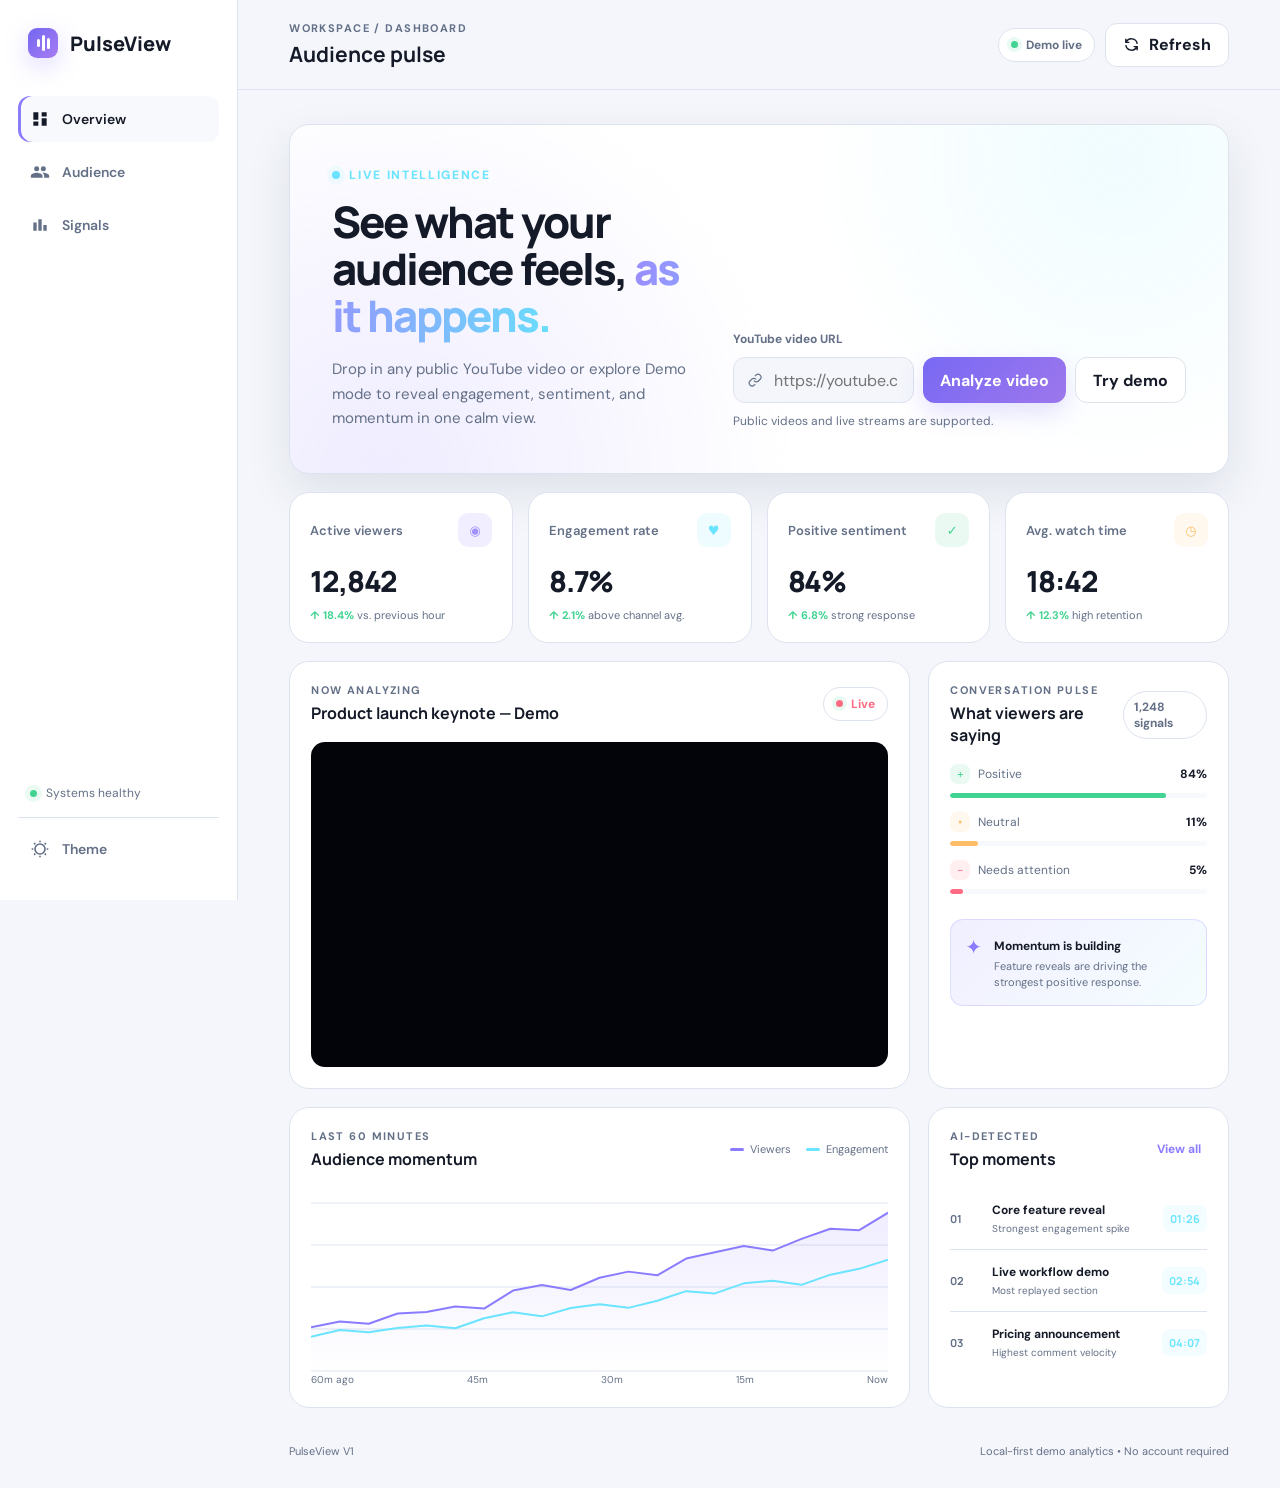
==== index.html @ d9b190af "Build and deploy PulseView V1" ====
<!doctype html>
<html lang="en">
<head>
  <meta charset="utf-8"><meta name="viewport" content="width=device-width,initial-scale=1"><meta name="theme-color" content="#0b1020">
  <meta name="description" content="PulseView turns YouTube content into a clear, real-time audience intelligence dashboard.">
  <meta property="og:title" content="PulseView — Audience intelligence, at a glance"><meta property="og:description" content="Monitor video performance, engagement, and audience signals from one focused dashboard."><meta property="og:type" content="website">
  <title>PulseView — Audience intelligence</title>
  <link rel="manifest" href="manifest.webmanifest"><link rel="icon" href="icons/icon.svg" type="image/svg+xml"><link rel="apple-touch-icon" href="icons/icon-192.png"><link rel="preconnect" href="https://www.youtube-nocookie.com"><link rel="stylesheet" href="styles.css">
</head>
<body>
<div class="app-shell">
  <aside class="sidebar" id="sidebar">
    <a class="brand" href="#overview"><span class="brand-mark"><i></i><i></i><i></i></span><span>PulseView</span></a>
    <nav aria-label="Primary navigation">
      <a class="nav-link active" href="#overview"><svg viewBox="0 0 24 24"><path d="M4 13h6V4H4v9Zm0 7h6v-5H4v5Zm10 0h6v-9h-6v9Zm0-16v5h6V4h-6Z"/></svg>Overview</a>
      <a class="nav-link" href="#audience"><svg viewBox="0 0 24 24"><path d="M16 11a3 3 0 1 0 0-6 3 3 0 0 0 0 6ZM8 11a3 3 0 1 0 0-6 3 3 0 0 0 0 6Zm0 2c-2.33 0-7 1.17-7 3.5V19h14v-2.5C15 14.17 10.33 13 8 13Zm8 0c-.29 0-.62.02-.97.05A4.22 4.22 0 0 1 17 16.5V19h6v-2.5c0-2.33-4.67-3.5-7-3.5Z"/></svg>Audience</a>
      <a class="nav-link" href="#signals"><svg viewBox="0 0 24 24"><path d="M4 19h4V9H4v10Zm6 0h4V5h-4v14Zm6 0h4v-7h-4v7Z"/></svg>Signals</a>
    </nav>
    <div class="sidebar-footer"><div class="mini-status"><span></span>Systems healthy</div><button class="sidebar-action" id="themeToggle"><svg viewBox="0 0 24 24"><path d="M12 18a6 6 0 1 1 0-12 6 6 0 0 1 0 12Zm0-16v2m0 16v2M4.93 4.93l1.42 1.42m11.3 11.3 1.42 1.42M2 12h2m16 0h2M4.93 19.07l1.42-1.42m11.3-11.3 1.42-1.42"/></svg>Theme</button></div>
  </aside>
  <main class="main-content">
    <header class="topbar"><button class="icon-button menu-button" id="menuButton" aria-label="Open navigation"><svg viewBox="0 0 24 24"><path d="M4 6h16M4 12h16M4 18h16"/></svg></button><div><p class="eyebrow">Workspace / Dashboard</p><h1>Audience pulse</h1></div><div class="top-actions"><span class="demo-pill" id="modeBadge"><span></span>Demo live</span><button class="button button-ghost" id="refreshButton"><svg viewBox="0 0 24 24"><path d="M20 11a8.1 8.1 0 0 0-15.5-2M4 4v5h5m-5 4a8.1 8.1 0 0 0 15.5 2M20 20v-5h-5"/></svg>Refresh</button></div></header>
    <div class="dashboard" id="overview">
      <section class="hero-panel"><div class="hero-copy"><div class="label"><span></span>Live intelligence</div><h2>See what your audience feels, <em>as it happens.</em></h2><p>Drop in any public YouTube video or explore Demo mode to reveal engagement, sentiment, and momentum in one calm view.</p></div><form class="source-form" id="videoForm"><label for="videoUrl">YouTube video URL</label><div class="input-row"><div class="url-input"><svg viewBox="0 0 24 24"><path d="M10 13a5 5 0 0 0 7.54.54l3-3a5 5 0 0 0-7.07-7.07l-1.72 1.71M14 11a5 5 0 0 0-7.54-.54l-3 3a5 5 0 0 0 7.07 7.07l1.71-1.71"/></svg><input id="videoUrl" type="url" placeholder="https://youtube.com/watch?v=…"></div><button class="button button-primary">Analyze video</button><button class="button button-secondary" id="demoButton" type="button">Try demo</button></div><p class="form-message" id="formMessage" role="status">Public videos and live streams are supported.</p></form></section>
      <section class="metrics-grid" aria-label="Key metrics">
        <article class="metric-card"><div class="metric-top"><span>Active viewers</span><i class="metric-icon indigo">◉</i></div><strong id="viewerMetric">12,842</strong><p><b>↑ 18.4%</b> vs. previous hour</p></article>
        <article class="metric-card"><div class="metric-top"><span>Engagement rate</span><i class="metric-icon cyan">♥</i></div><strong id="engagementMetric">8.7%</strong><p><b>↑ 2.1%</b> above channel avg.</p></article>
        <article class="metric-card"><div class="metric-top"><span>Positive sentiment</span><i class="metric-icon green">✓</i></div><strong id="sentimentMetric">84%</strong><p><b>↑ 6.8%</b> strong response</p></article>
        <article class="metric-card"><div class="metric-top"><span>Avg. watch time</span><i class="metric-icon amber">◷</i></div><strong id="watchMetric">18:42</strong><p><b>↑ 12.3%</b> high retention</p></article>
      </section>
      <section class="content-grid">
        <article class="panel video-panel"><div class="panel-header"><div><p class="eyebrow">Now analyzing</p><h3 id="videoTitle">Product launch keynote — Demo</h3></div><span class="live-chip"><i></i>Live</span></div><div class="video-frame-wrap"><iframe id="videoFrame" title="YouTube video player" src="https://www.youtube-nocookie.com/embed/M7lc1UVf-VE?rel=0" allow="accelerometer; autoplay; clipboard-write; encrypted-media; gyroscope; picture-in-picture; web-share" referrerpolicy="strict-origin-when-cross-origin" allowfullscreen></iframe></div></article>
        <article class="panel signal-panel" id="signals"><div class="panel-header"><div><p class="eyebrow">Conversation pulse</p><h3>What viewers are saying</h3></div><span class="count-badge">1,248 signals</span></div><div class="sentiment-stack"><div class="sentiment-row"><span><i class="sentiment-icon positive">+</i>Positive</span><b>84%</b></div><div class="progress"><i class="positive-bar" style="width:84%"></i></div><div class="sentiment-row"><span><i class="sentiment-icon neutral">•</i>Neutral</span><b>11%</b></div><div class="progress"><i class="neutral-bar" style="width:11%"></i></div><div class="sentiment-row"><span><i class="sentiment-icon negative">−</i>Needs attention</span><b>5%</b></div><div class="progress"><i class="negative-bar" style="width:5%"></i></div></div><div class="insight-callout"><span>✦</span><div><b>Momentum is building</b><p>Feature reveals are driving the strongest positive response.</p></div></div></article>
        <article class="panel chart-panel" id="audience"><div class="panel-header"><div><p class="eyebrow">Last 60 minutes</p><h3>Audience momentum</h3></div><div class="legend"><span><i></i>Viewers</span><span><i></i>Engagement</span></div></div><div class="chart-wrap"><canvas id="momentumChart" aria-label="Audience momentum chart"></canvas></div><div class="chart-axis"><span>60m ago</span><span>45m</span><span>30m</span><span>15m</span><span>Now</span></div></article>
        <article class="panel moments-panel"><div class="panel-header"><div><p class="eyebrow">AI-detected</p><h3>Top moments</h3></div><button class="text-button">View all</button></div><ol class="moments-list"><li><button data-seconds="86"><span>01</span><span><b>Core feature reveal</b><small>Strongest engagement spike</small></span><time>01:26</time></button></li><li><button data-seconds="174"><span>02</span><span><b>Live workflow demo</b><small>Most replayed section</small></span><time>02:54</time></button></li><li><button data-seconds="247"><span>03</span><span><b>Pricing announcement</b><small>Highest comment velocity</small></span><time>04:07</time></button></li></ol></article>
      </section>
    </div><footer><span>PulseView V1</span><span>Local-first demo analytics • No account required</span></footer>
  </main>
</div><div class="toast" id="toast" role="status"></div><script type="module" src="app.js"></script>
</body></html>
---- styles.css ----
@import url('https://fonts.googleapis.com/css2?family=DM+Sans:wght@400;500;600;700&family=Manrope:wght@500;600;700;800&display=swap');
:root{color-scheme:dark;--bg:#070a12;--sidebar:#090d18;--surface:#0e1423;--surface-2:#111a2c;--border:#202a3d;--text:#f5f7fb;--muted:#8f9bb0;--primary:#8b7cff;--primary-2:#6ae4ff;--green:#42d392;--amber:#ffbd66;--red:#ff6b83;--shadow:0 24px 70px rgba(0,0,0,.32);--radius:20px}html[data-theme=light]{color-scheme:light;--bg:#f4f6fb;--sidebar:#fff;--surface:#fff;--surface-2:#f8f9fd;--border:#dde3ee;--text:#151a28;--muted:#647087;--shadow:0 18px 45px rgba(34,45,72,.1)}*{box-sizing:border-box}html{scroll-behavior:smooth}body{margin:0;background:var(--bg);color:var(--text);font-family:"DM Sans",system-ui,sans-serif;min-width:320px}button,input{font:inherit}button,a{-webkit-tap-highlight-color:transparent}button{color:inherit}svg{display:block}.app-shell{min-height:100vh}.sidebar{position:fixed;inset:0 auto 0 0;width:238px;background:var(--sidebar);border-right:1px solid var(--border);padding:28px 18px;display:flex;flex-direction:column;z-index:20;transition:transform .25s}.brand{display:flex;align-items:center;gap:12px;color:var(--text);text-decoration:none;font:800 20px Manrope;padding:0 10px 38px}.brand-mark{width:30px;height:30px;border-radius:9px;background:linear-gradient(135deg,#7367f0,#a77bf3);display:flex;align-items:center;justify-content:center;gap:2px;box-shadow:0 8px 24px #8b7cff47}.brand-mark i{width:3px;border-radius:5px;background:white}.brand-mark i:nth-child(1){height:8px}.brand-mark i:nth-child(2){height:16px}.brand-mark i:nth-child(3){height:11px}nav{display:grid;gap:7px}.nav-link,.sidebar-action{height:46px;padding:0 12px;border-radius:12px;display:flex;align-items:center;gap:12px;color:var(--muted);text-decoration:none;font-weight:600;font-size:14px;border:0;background:transparent;cursor:pointer}.nav-link svg,.sidebar-action svg{width:20px;fill:currentColor}.sidebar-action svg{fill:none;stroke:currentColor;stroke-width:2}.nav-link.active,.nav-link:hover,.sidebar-action:hover{background:var(--surface-2);color:var(--text)}.nav-link.active{box-shadow:inset 3px 0 var(--primary)}.sidebar-footer{margin-top:auto}.mini-status{display:flex;align-items:center;gap:9px;color:var(--muted);font-size:12px;padding:16px 12px;border-bottom:1px solid var(--border);margin-bottom:8px}.mini-status span{width:7px;height:7px;background:var(--green);border-radius:50%;box-shadow:0 0 0 5px #42d3921a}.main-content{margin-left:238px;min-height:100vh}.topbar{height:90px;padding:0 clamp(22px,4vw,56px);border-bottom:1px solid var(--border);display:flex;align-items:center;gap:16px;position:sticky;top:0;background:color-mix(in srgb,var(--bg) 86%,transparent);backdrop-filter:blur(16px);z-index:10}.eyebrow{font-size:11px;text-transform:uppercase;letter-spacing:.13em;color:var(--muted);margin:0 0 5px;font-weight:700}.topbar h1{font:700 21px Manrope;margin:0}.top-actions{margin-left:auto;display:flex;align-items:center;gap:10px}.demo-pill,.live-chip,.count-badge{display:inline-flex;align-items:center;gap:8px;border:1px solid var(--border);background:var(--surface);border-radius:999px;padding:8px 12px;color:var(--muted);font-size:12px;font-weight:700}.demo-pill span,.live-chip i{width:7px;height:7px;border-radius:50%;background:var(--green);box-shadow:0 0 0 4px #42d3921f;animation:pulse 2s infinite}.live-chip{color:var(--red)}.live-chip i{background:var(--red)}.button,.icon-button{border:0;border-radius:12px;cursor:pointer;font-weight:700;transition:transform .18s}.button:hover,.icon-button:hover{transform:translateY(-1px)}.button{min-height:44px;padding:0 17px;display:inline-flex;align-items:center;justify-content:center;gap:9px}.button svg{width:17px;fill:none;stroke:currentColor;stroke-width:2}.button-ghost,.button-secondary{background:var(--surface);border:1px solid var(--border)}.button-primary{background:linear-gradient(135deg,#7869f4,#9d77ec);color:white;box-shadow:0 10px 24px #7e69f433}.menu-button{display:none;width:42px;height:42px;background:var(--surface);border:1px solid var(--border);place-items:center}.menu-button svg{width:20px;fill:none;stroke:currentColor;stroke-width:2}.dashboard{padding:34px clamp(22px,4vw,56px) 26px;max-width:1600px;margin:auto}.hero-panel{overflow:hidden;border:1px solid var(--border);border-radius:var(--radius);background:radial-gradient(circle at 88% 10%,#6ae4ff1a,transparent 35%),radial-gradient(circle at 10% 100%,#8b7cff24,transparent 45%),var(--surface);padding:clamp(25px,4vw,42px);display:grid;grid-template-columns:minmax(250px,.9fr) minmax(380px,1.15fr);gap:46px;align-items:end;box-shadow:var(--shadow)}.label{display:flex;align-items:center;gap:9px;color:var(--primary-2);font-size:12px;text-transform:uppercase;letter-spacing:.14em;font-weight:800;margin-bottom:15px}.label span{width:8px;height:8px;border-radius:50%;background:var(--primary-2);box-shadow:0 0 0 5px #6ae4ff1a}.hero-copy h2{font:800 clamp(30px,3.4vw,49px)/1.08 Manrope;margin:0;letter-spacing:-.045em}.hero-copy h2 em{font-style:normal;background:linear-gradient(90deg,#9a8dff,#69ddfb);background-clip:text;color:transparent}.hero-copy p{color:var(--muted);font-size:15px;line-height:1.65;margin:18px 0 0}.source-form{display:grid;gap:10px}.source-form>label{font-size:12px;color:var(--muted);font-weight:700}.input-row{display:grid;grid-template-columns:minmax(180px,1fr) auto auto;gap:9px}.url-input{display:flex;align-items:center;gap:10px;background:var(--bg);border:1px solid var(--border);border-radius:12px;padding:0 14px}.url-input:focus-within{border-color:var(--primary);box-shadow:0 0 0 3px #8b7cff1a}.url-input svg{width:17px;fill:none;stroke:var(--muted);stroke-width:2}.url-input input{width:100%;height:44px;background:transparent;border:0;outline:0;color:var(--text);min-width:0}.form-message{margin:0;color:var(--muted);font-size:12px;min-height:18px}.form-message.error{color:var(--red)}.metrics-grid{display:grid;grid-template-columns:repeat(4,1fr);gap:15px;margin:18px 0}.metric-card,.panel{background:var(--surface);border:1px solid var(--border);border-radius:var(--radius)}.metric-card{padding:20px}.metric-top{display:flex;align-items:center;justify-content:space-between;color:var(--muted);font-size:13px;font-weight:600}.metric-icon{width:34px;height:34px;border-radius:10px;display:grid;place-items:center;font-style:normal}.indigo{color:#a294ff;background:#8b7cff1f}.cyan{color:var(--primary-2);background:#6ae4ff1c}.green{color:var(--green);background:#42d3921c}.amber{color:var(--amber);background:#ffbd661c}.metric-card strong{display:block;font:800 29px Manrope;margin:14px 0 7px;letter-spacing:-.04em}.metric-card p{margin:0;color:var(--muted);font-size:11px}.metric-card b{color:var(--green)}.content-grid{display:grid;grid-template-columns:minmax(0,1.55fr) minmax(300px,.75fr);gap:18px}.panel{padding:21px;min-width:0}.panel-header{display:flex;align-items:center;justify-content:space-between;gap:14px;margin-bottom:18px}.panel-header h3{font:700 16px Manrope;margin:0}.count-badge{padding:7px 10px}.video-frame-wrap{aspect-ratio:16/9;border-radius:14px;overflow:hidden;background:#03040a}.video-frame-wrap iframe{width:100%;height:100%;border:0}.sentiment-stack{display:grid;gap:9px}.sentiment-row{display:flex;justify-content:space-between;align-items:center;font-size:12px}.sentiment-row span{display:flex;align-items:center;gap:8px;color:var(--muted)}.sentiment-icon{width:20px;height:20px;border-radius:7px;display:grid;place-items:center;font-style:normal}.sentiment-icon.positive{color:var(--green);background:#42d3921c}.sentiment-icon.neutral{color:var(--amber);background:#ffbd661c}.sentiment-icon.negative{color:var(--red);background:#ff6b831c}.progress{height:5px;background:var(--surface-2);border-radius:99px;overflow:hidden;margin-bottom:5px}.progress i{display:block;height:100%;border-radius:99px}.positive-bar{background:var(--green)}.neutral-bar{background:var(--amber)}.negative-bar{background:var(--red)}.insight-callout{display:flex;gap:12px;background:linear-gradient(135deg,#8b7cff1f,#6ae4ff12);border:1px solid #8b7cff38;padding:14px;border-radius:13px;margin-top:20px}.insight-callout>span{color:var(--primary);font-size:20px}.insight-callout b{font-size:12px}.insight-callout p{font-size:11px;line-height:1.45;color:var(--muted);margin:4px 0 0}.chart-panel{min-height:296px}.legend{display:flex;gap:15px;font-size:11px;color:var(--muted)}.legend span{display:flex;align-items:center;gap:6px}.legend i{width:14px;height:3px;border-radius:4px;background:var(--primary)}.legend span+span i{background:var(--primary-2)}.chart-wrap{height:185px}.chart-wrap canvas{width:100%;height:100%}.chart-axis{display:flex;justify-content:space-between;color:var(--muted);font-size:10px}.text-button{border:0;background:none;color:var(--primary);font-weight:700;font-size:12px}.moments-list{list-style:none;margin:0;padding:0}.moments-list li+li{border-top:1px solid var(--border)}.moments-list button{width:100%;display:grid;grid-template-columns:32px 1fr auto;align-items:center;text-align:left;gap:10px;padding:14px 0;border:0;background:transparent;cursor:pointer}.moments-list button>span:first-child{color:var(--muted);font:700 11px Manrope}.moments-list b,.moments-list small{display:block}.moments-list b{font-size:12px}.moments-list small{color:var(--muted);font-size:10px;margin-top:4px}.moments-list time{color:var(--primary-2);font:700 11px Manrope;background:#6ae4ff14;padding:6px 7px;border-radius:7px}footer{display:flex;justify-content:space-between;color:var(--muted);font-size:11px;padding:10px clamp(22px,4vw,56px) 30px;max-width:1600px;margin:auto}.toast{position:fixed;right:24px;bottom:24px;background:var(--text);color:var(--bg);font-weight:700;font-size:13px;padding:13px 17px;border-radius:11px;box-shadow:var(--shadow);transform:translateY(30px);opacity:0;pointer-events:none;transition:.25s;z-index:50}.toast.show{transform:none;opacity:1}@keyframes pulse{50%{opacity:.45;transform:scale(.8)}}@media(max-width:1100px){.hero-panel{grid-template-columns:1fr;gap:26px}.metrics-grid{grid-template-columns:repeat(2,1fr)}}@media(max-width:820px){.sidebar{transform:translateX(-100%);box-shadow:var(--shadow)}.sidebar.open{transform:none}.main-content{margin-left:0}.menu-button{display:grid}.topbar{height:78px}.dashboard{padding-top:22px}.content-grid{grid-template-columns:1fr}.topbar .eyebrow{display:none}}@media(max-width:620px){.hero-panel{padding:23px}.input-row{grid-template-columns:1fr 1fr}.url-input{grid-column:1/-1}.metrics-grid{grid-template-columns:1fr 1fr}.metric-card{padding:16px}.metric-card strong{font-size:24px}.demo-pill{display:none}.button-ghost{padding:0 12px}.button-ghost svg{display:none}.panel{padding:17px}.legend{display:none}footer{flex-direction:column;gap:6px}.toast{left:18px;right:18px;text-align:center}}@media(max-width:430px){.metrics-grid{grid-template-columns:1fr}.topbar h1{font-size:18px}.hero-copy h2{font-size:31px}.button{padding:0 12px}}@media(prefers-reduced-motion:reduce){*,*:before,*:after{animation-duration:.01ms!important;animation-iteration-count:1!important;scroll-behavior:auto!important;transition-duration:.01ms!important}}
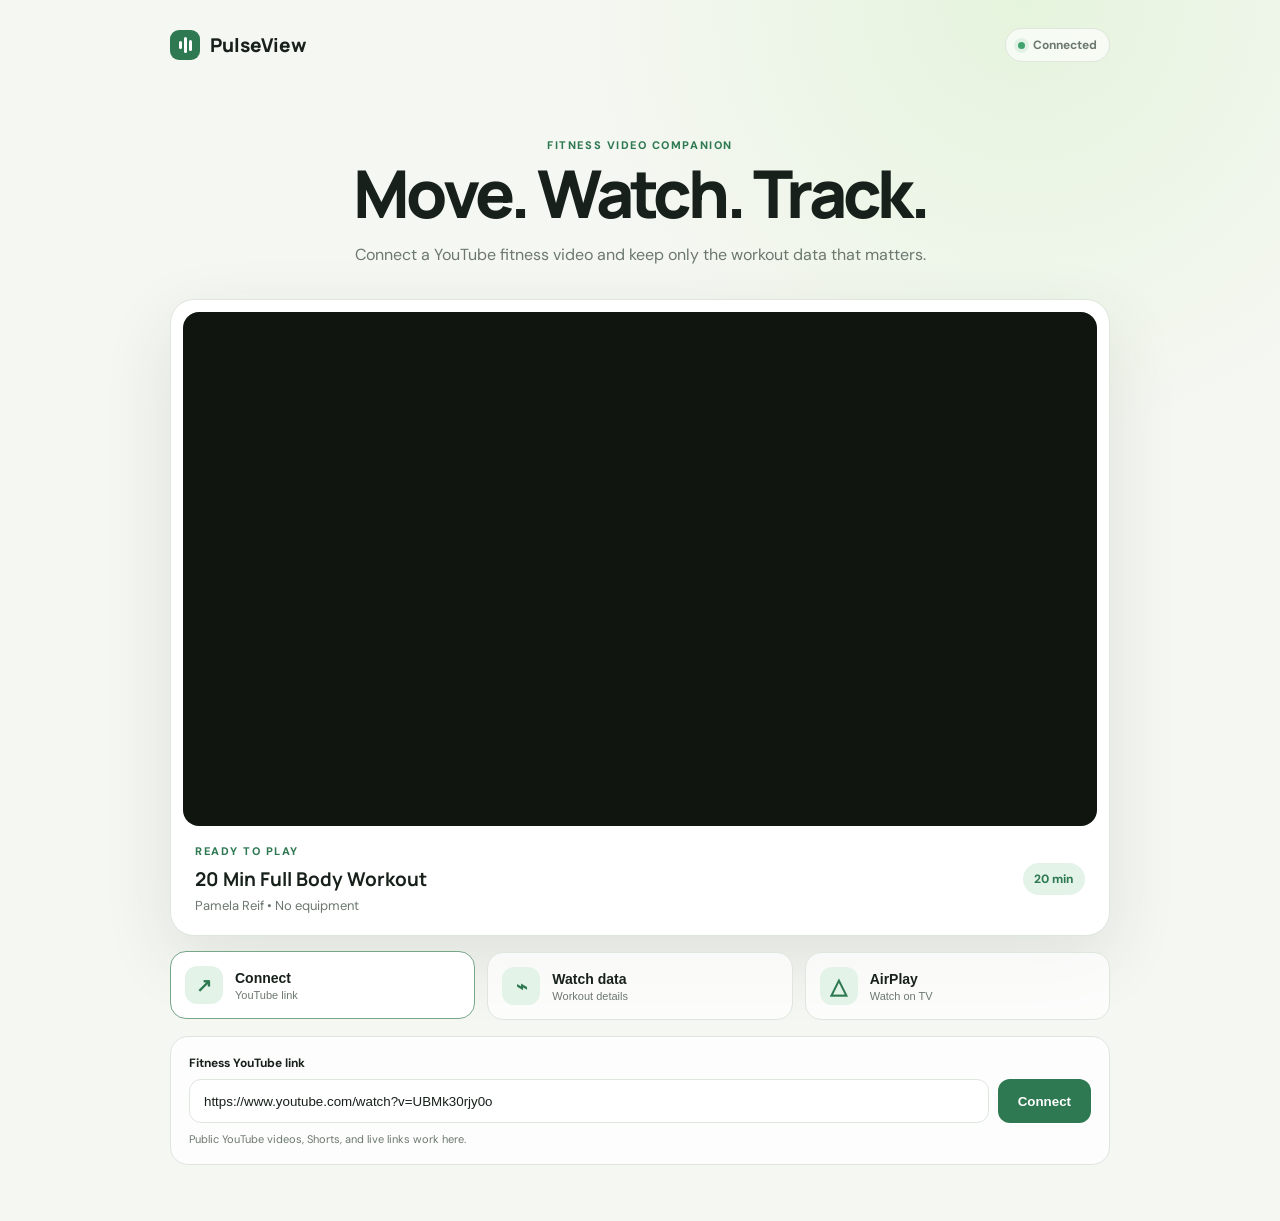
==== commit ac2aa894: "Simplify PulseView fitness experience" ====
--- a/index.html
+++ b/index.html
@@ -1,40 +1,81 @@
 <!doctype html>
 <html lang="en">
 <head>
-  <meta charset="utf-8"><meta name="viewport" content="width=device-width,initial-scale=1"><meta name="theme-color" content="#0b1020">
-  <meta name="description" content="PulseView turns YouTube content into a clear, real-time audience intelligence dashboard.">
-  <meta property="og:title" content="PulseView — Audience intelligence, at a glance"><meta property="og:description" content="Monitor video performance, engagement, and audience signals from one focused dashboard."><meta property="og:type" content="website">
-  <title>PulseView — Audience intelligence</title>
-  <link rel="manifest" href="manifest.webmanifest"><link rel="icon" href="icons/icon.svg" type="image/svg+xml"><link rel="apple-touch-icon" href="icons/icon-192.png"><link rel="preconnect" href="https://www.youtube-nocookie.com"><link rel="stylesheet" href="styles.css">
+  <meta charset="utf-8">
+  <meta name="viewport" content="width=device-width,initial-scale=1">
+  <meta name="theme-color" content="#f5f7f2">
+  <meta name="description" content="Connect a fitness video, watch it, and see the essential workout data.">
+  <title>PulseView Fitness</title>
+  <link rel="manifest" href="manifest.webmanifest">
+  <link rel="icon" href="icons/icon.svg" type="image/svg+xml">
+  <link rel="apple-touch-icon" href="icons/icon-192.png">
+  <link rel="preconnect" href="https://www.youtube-nocookie.com">
+  <link rel="stylesheet" href="styles.css">
 </head>
 <body>
-<div class="app-shell">
-  <aside class="sidebar" id="sidebar">
-    <a class="brand" href="#overview"><span class="brand-mark"><i></i><i></i><i></i></span><span>PulseView</span></a>
-    <nav aria-label="Primary navigation">
-      <a class="nav-link active" href="#overview"><svg viewBox="0 0 24 24"><path d="M4 13h6V4H4v9Zm0 7h6v-5H4v5Zm10 0h6v-9h-6v9Zm0-16v5h6V4h-6Z"/></svg>Overview</a>
-      <a class="nav-link" href="#audience"><svg viewBox="0 0 24 24"><path d="M16 11a3 3 0 1 0 0-6 3 3 0 0 0 0 6ZM8 11a3 3 0 1 0 0-6 3 3 0 0 0 0 6Zm0 2c-2.33 0-7 1.17-7 3.5V19h14v-2.5C15 14.17 10.33 13 8 13Zm8 0c-.29 0-.62.02-.97.05A4.22 4.22 0 0 1 17 16.5V19h6v-2.5c0-2.33-4.67-3.5-7-3.5Z"/></svg>Audience</a>
-      <a class="nav-link" href="#signals"><svg viewBox="0 0 24 24"><path d="M4 19h4V9H4v10Zm6 0h4V5h-4v14Zm6 0h4v-7h-4v7Z"/></svg>Signals</a>
-    </nav>
-    <div class="sidebar-footer"><div class="mini-status"><span></span>Systems healthy</div><button class="sidebar-action" id="themeToggle"><svg viewBox="0 0 24 24"><path d="M12 18a6 6 0 1 1 0-12 6 6 0 0 1 0 12Zm0-16v2m0 16v2M4.93 4.93l1.42 1.42m11.3 11.3 1.42 1.42M2 12h2m16 0h2M4.93 19.07l1.42-1.42m11.3-11.3 1.42-1.42"/></svg>Theme</button></div>
-  </aside>
-  <main class="main-content">
-    <header class="topbar"><button class="icon-button menu-button" id="menuButton" aria-label="Open navigation"><svg viewBox="0 0 24 24"><path d="M4 6h16M4 12h16M4 18h16"/></svg></button><div><p class="eyebrow">Workspace / Dashboard</p><h1>Audience pulse</h1></div><div class="top-actions"><span class="demo-pill" id="modeBadge"><span></span>Demo live</span><button class="button button-ghost" id="refreshButton"><svg viewBox="0 0 24 24"><path d="M20 11a8.1 8.1 0 0 0-15.5-2M4 4v5h5m-5 4a8.1 8.1 0 0 0 15.5 2M20 20v-5h-5"/></svg>Refresh</button></div></header>
-    <div class="dashboard" id="overview">
-      <section class="hero-panel"><div class="hero-copy"><div class="label"><span></span>Live intelligence</div><h2>See what your audience feels, <em>as it happens.</em></h2><p>Drop in any public YouTube video or explore Demo mode to reveal engagement, sentiment, and momentum in one calm view.</p></div><form class="source-form" id="videoForm"><label for="videoUrl">YouTube video URL</label><div class="input-row"><div class="url-input"><svg viewBox="0 0 24 24"><path d="M10 13a5 5 0 0 0 7.54.54l3-3a5 5 0 0 0-7.07-7.07l-1.72 1.71M14 11a5 5 0 0 0-7.54-.54l-3 3a5 5 0 0 0 7.07 7.07l1.71-1.71"/></svg><input id="videoUrl" type="url" placeholder="https://youtube.com/watch?v=…"></div><button class="button button-primary">Analyze video</button><button class="button button-secondary" id="demoButton" type="button">Try demo</button></div><p class="form-message" id="formMessage" role="status">Public videos and live streams are supported.</p></form></section>
-      <section class="metrics-grid" aria-label="Key metrics">
-        <article class="metric-card"><div class="metric-top"><span>Active viewers</span><i class="metric-icon indigo">◉</i></div><strong id="viewerMetric">12,842</strong><p><b>↑ 18.4%</b> vs. previous hour</p></article>
-        <article class="metric-card"><div class="metric-top"><span>Engagement rate</span><i class="metric-icon cyan">♥</i></div><strong id="engagementMetric">8.7%</strong><p><b>↑ 2.1%</b> above channel avg.</p></article>
-        <article class="metric-card"><div class="metric-top"><span>Positive sentiment</span><i class="metric-icon green">✓</i></div><strong id="sentimentMetric">84%</strong><p><b>↑ 6.8%</b> strong response</p></article>
-        <article class="metric-card"><div class="metric-top"><span>Avg. watch time</span><i class="metric-icon amber">◷</i></div><strong id="watchMetric">18:42</strong><p><b>↑ 12.3%</b> high retention</p></article>
-      </section>
-      <section class="content-grid">
-        <article class="panel video-panel"><div class="panel-header"><div><p class="eyebrow">Now analyzing</p><h3 id="videoTitle">Product launch keynote — Demo</h3></div><span class="live-chip"><i></i>Live</span></div><div class="video-frame-wrap"><iframe id="videoFrame" title="YouTube video player" src="https://www.youtube-nocookie.com/embed/M7lc1UVf-VE?rel=0" allow="accelerometer; autoplay; clipboard-write; encrypted-media; gyroscope; picture-in-picture; web-share" referrerpolicy="strict-origin-when-cross-origin" allowfullscreen></iframe></div></article>
-        <article class="panel signal-panel" id="signals"><div class="panel-header"><div><p class="eyebrow">Conversation pulse</p><h3>What viewers are saying</h3></div><span class="count-badge">1,248 signals</span></div><div class="sentiment-stack"><div class="sentiment-row"><span><i class="sentiment-icon positive">+</i>Positive</span><b>84%</b></div><div class="progress"><i class="positive-bar" style="width:84%"></i></div><div class="sentiment-row"><span><i class="sentiment-icon neutral">•</i>Neutral</span><b>11%</b></div><div class="progress"><i class="neutral-bar" style="width:11%"></i></div><div class="sentiment-row"><span><i class="sentiment-icon negative">−</i>Needs attention</span><b>5%</b></div><div class="progress"><i class="negative-bar" style="width:5%"></i></div></div><div class="insight-callout"><span>✦</span><div><b>Momentum is building</b><p>Feature reveals are driving the strongest positive response.</p></div></div></article>
-        <article class="panel chart-panel" id="audience"><div class="panel-header"><div><p class="eyebrow">Last 60 minutes</p><h3>Audience momentum</h3></div><div class="legend"><span><i></i>Viewers</span><span><i></i>Engagement</span></div></div><div class="chart-wrap"><canvas id="momentumChart" aria-label="Audience momentum chart"></canvas></div><div class="chart-axis"><span>60m ago</span><span>45m</span><span>30m</span><span>15m</span><span>Now</span></div></article>
-        <article class="panel moments-panel"><div class="panel-header"><div><p class="eyebrow">AI-detected</p><h3>Top moments</h3></div><button class="text-button">View all</button></div><ol class="moments-list"><li><button data-seconds="86"><span>01</span><span><b>Core feature reveal</b><small>Strongest engagement spike</small></span><time>01:26</time></button></li><li><button data-seconds="174"><span>02</span><span><b>Live workflow demo</b><small>Most replayed section</small></span><time>02:54</time></button></li><li><button data-seconds="247"><span>03</span><span><b>Pricing announcement</b><small>Highest comment velocity</small></span><time>04:07</time></button></li></ol></article>
-      </section>
-    </div><footer><span>PulseView V1</span><span>Local-first demo analytics • No account required</span></footer>
+  <main class="app">
+    <header>
+      <a class="brand" href="./" aria-label="PulseView Fitness home">
+        <span class="brand-mark" aria-hidden="true"><i></i><i></i><i></i></span>
+        <span>PulseView</span>
+      </a>
+      <span class="connected"><i></i>Connected</span>
+    </header>
+
+    <section class="intro">
+      <p class="eyebrow">Fitness video companion</p>
+      <h1>Move. Watch. Track.</h1>
+      <p>Connect a YouTube fitness video and keep only the workout data that matters.</p>
+    </section>
+
+    <section class="player-card" aria-labelledby="videoTitle">
+      <div class="video-wrap">
+        <iframe id="videoFrame" title="Fitness video player" src="https://www.youtube-nocookie.com/embed/UBMk30rjy0o?rel=0&modestbranding=1" allow="accelerometer; autoplay; clipboard-write; encrypted-media; gyroscope; picture-in-picture; web-share" referrerpolicy="strict-origin-when-cross-origin" allowfullscreen></iframe>
+      </div>
+      <div class="video-info">
+        <div>
+          <p class="eyebrow">Ready to play</p>
+          <h2 id="videoTitle">20 min full body workout</h2>
+          <p id="videoSource">Pamela Reif • No equipment</p>
+        </div>
+        <span class="duration">20 min</span>
+      </div>
+    </section>
+
+    <section class="actions" aria-label="Video actions">
+      <button class="action active" id="connectButton" type="button">
+        <span class="action-icon">↗</span><span><b>Connect</b><small>YouTube link</small></span>
+      </button>
+      <button class="action" id="dataButton" type="button" aria-expanded="false">
+        <span class="action-icon">⌁</span><span><b>Watch data</b><small>Workout details</small></span>
+      </button>
+      <button class="action" id="airplayButton" type="button">
+        <span class="action-icon airplay-icon">△</span><span><b>AirPlay</b><small>Watch on TV</small></span>
+      </button>
+    </section>
+
+    <form class="connect-panel" id="connectPanel">
+      <label for="videoUrl">Fitness YouTube link</label>
+      <div class="connect-row">
+        <input id="videoUrl" type="url" inputmode="url" autocomplete="url" placeholder="Paste a YouTube link" value="https://www.youtube.com/watch?v=UBMk30rjy0o">
+        <button type="submit">Connect</button>
+      </div>
+      <p id="message" role="status">Public YouTube videos, Shorts, and live links work here.</p>
+    </form>
+
+    <section class="data-panel" id="dataPanel" hidden>
+      <div><span>Workout</span><strong>Full body</strong></div>
+      <div><span>Duration</span><strong>20 min</strong></div>
+      <div><span>Equipment</span><strong>None</strong></div>
+      <div><span>Level</span><strong>All levels</strong></div>
+    </section>
+
+    <aside class="airplay-panel" id="airplayPanel" hidden>
+      <b>AirPlay from the video player</b>
+      <p>Start the video, open its player controls, then choose the AirPlay icon and your TV. Your Apple device and TV must be on the same Wi-Fi network.</p>
+    </aside>
   </main>
-</div><div class="toast" id="toast" role="status"></div><script type="module" src="app.js"></script>
-</body></html>
+  <div class="toast" id="toast" role="status"></div>
+  <script type="module" src="app.js"></script>
+</body>
+</html>
--- a/styles.css
+++ b/styles.css
@@ -1,2 +1,3 @@
-@import url('https://fonts.googleapis.com/css2?family=DM+Sans:wght@400;500;600;700&family=Manrope:wght@500;600;700;800&display=swap');
-:root{color-scheme:dark;--bg:#070a12;--sidebar:#090d18;--surface:#0e1423;--surface-2:#111a2c;--border:#202a3d;--text:#f5f7fb;--muted:#8f9bb0;--primary:#8b7cff;--primary-2:#6ae4ff;--green:#42d392;--amber:#ffbd66;--red:#ff6b83;--shadow:0 24px 70px rgba(0,0,0,.32);--radius:20px}html[data-theme=light]{color-scheme:light;--bg:#f4f6fb;--sidebar:#fff;--surface:#fff;--surface-2:#f8f9fd;--border:#dde3ee;--text:#151a28;--muted:#647087;--shadow:0 18px 45px rgba(34,45,72,.1)}*{box-sizing:border-box}html{scroll-behavior:smooth}body{margin:0;background:var(--bg);color:var(--text);font-family:"DM Sans",system-ui,sans-serif;min-width:320px}button,input{font:inherit}button,a{-webkit-tap-highlight-color:transparent}button{color:inherit}svg{display:block}.app-shell{min-height:100vh}.sidebar{position:fixed;inset:0 auto 0 0;width:238px;background:var(--sidebar);border-right:1px solid var(--border);padding:28px 18px;display:flex;flex-direction:column;z-index:20;transition:transform .25s}.brand{display:flex;align-items:center;gap:12px;color:var(--text);text-decoration:none;font:800 20px Manrope;padding:0 10px 38px}.brand-mark{width:30px;height:30px;border-radius:9px;background:linear-gradient(135deg,#7367f0,#a77bf3);display:flex;align-items:center;justify-content:center;gap:2px;box-shadow:0 8px 24px #8b7cff47}.brand-mark i{width:3px;border-radius:5px;background:white}.brand-mark i:nth-child(1){height:8px}.brand-mark i:nth-child(2){height:16px}.brand-mark i:nth-child(3){height:11px}nav{display:grid;gap:7px}.nav-link,.sidebar-action{height:46px;padding:0 12px;border-radius:12px;display:flex;align-items:center;gap:12px;color:var(--muted);text-decoration:none;font-weight:600;font-size:14px;border:0;background:transparent;cursor:pointer}.nav-link svg,.sidebar-action svg{width:20px;fill:currentColor}.sidebar-action svg{fill:none;stroke:currentColor;stroke-width:2}.nav-link.active,.nav-link:hover,.sidebar-action:hover{background:var(--surface-2);color:var(--text)}.nav-link.active{box-shadow:inset 3px 0 var(--primary)}.sidebar-footer{margin-top:auto}.mini-status{display:flex;align-items:center;gap:9px;color:var(--muted);font-size:12px;padding:16px 12px;border-bottom:1px solid var(--border);margin-bottom:8px}.mini-status span{width:7px;height:7px;background:var(--green);border-radius:50%;box-shadow:0 0 0 5px #42d3921a}.main-content{margin-left:238px;min-height:100vh}.topbar{height:90px;padding:0 clamp(22px,4vw,56px);border-bottom:1px solid var(--border);display:flex;align-items:center;gap:16px;position:sticky;top:0;background:color-mix(in srgb,var(--bg) 86%,transparent);backdrop-filter:blur(16px);z-index:10}.eyebrow{font-size:11px;text-transform:uppercase;letter-spacing:.13em;color:var(--muted);margin:0 0 5px;font-weight:700}.topbar h1{font:700 21px Manrope;margin:0}.top-actions{margin-left:auto;display:flex;align-items:center;gap:10px}.demo-pill,.live-chip,.count-badge{display:inline-flex;align-items:center;gap:8px;border:1px solid var(--border);background:var(--surface);border-radius:999px;padding:8px 12px;color:var(--muted);font-size:12px;font-weight:700}.demo-pill span,.live-chip i{width:7px;height:7px;border-radius:50%;background:var(--green);box-shadow:0 0 0 4px #42d3921f;animation:pulse 2s infinite}.live-chip{color:var(--red)}.live-chip i{background:var(--red)}.button,.icon-button{border:0;border-radius:12px;cursor:pointer;font-weight:700;transition:transform .18s}.button:hover,.icon-button:hover{transform:translateY(-1px)}.button{min-height:44px;padding:0 17px;display:inline-flex;align-items:center;justify-content:center;gap:9px}.button svg{width:17px;fill:none;stroke:currentColor;stroke-width:2}.button-ghost,.button-secondary{background:var(--surface);border:1px solid var(--border)}.button-primary{background:linear-gradient(135deg,#7869f4,#9d77ec);color:white;box-shadow:0 10px 24px #7e69f433}.menu-button{display:none;width:42px;height:42px;background:var(--surface);border:1px solid var(--border);place-items:center}.menu-button svg{width:20px;fill:none;stroke:currentColor;stroke-width:2}.dashboard{padding:34px clamp(22px,4vw,56px) 26px;max-width:1600px;margin:auto}.hero-panel{overflow:hidden;border:1px solid var(--border);border-radius:var(--radius);background:radial-gradient(circle at 88% 10%,#6ae4ff1a,transparent 35%),radial-gradient(circle at 10% 100%,#8b7cff24,transparent 45%),var(--surface);padding:clamp(25px,4vw,42px);display:grid;grid-template-columns:minmax(250px,.9fr) minmax(380px,1.15fr);gap:46px;align-items:end;box-shadow:var(--shadow)}.label{display:flex;align-items:center;gap:9px;color:var(--primary-2);font-size:12px;text-transform:uppercase;letter-spacing:.14em;font-weight:800;margin-bottom:15px}.label span{width:8px;height:8px;border-radius:50%;background:var(--primary-2);box-shadow:0 0 0 5px #6ae4ff1a}.hero-copy h2{font:800 clamp(30px,3.4vw,49px)/1.08 Manrope;margin:0;letter-spacing:-.045em}.hero-copy h2 em{font-style:normal;background:linear-gradient(90deg,#9a8dff,#69ddfb);background-clip:text;color:transparent}.hero-copy p{color:var(--muted);font-size:15px;line-height:1.65;margin:18px 0 0}.source-form{display:grid;gap:10px}.source-form>label{font-size:12px;color:var(--muted);font-weight:700}.input-row{display:grid;grid-template-columns:minmax(180px,1fr) auto auto;gap:9px}.url-input{display:flex;align-items:center;gap:10px;background:var(--bg);border:1px solid var(--border);border-radius:12px;padding:0 14px}.url-input:focus-within{border-color:var(--primary);box-shadow:0 0 0 3px #8b7cff1a}.url-input svg{width:17px;fill:none;stroke:var(--muted);stroke-width:2}.url-input input{width:100%;height:44px;background:transparent;border:0;outline:0;color:var(--text);min-width:0}.form-message{margin:0;color:var(--muted);font-size:12px;min-height:18px}.form-message.error{color:var(--red)}.metrics-grid{display:grid;grid-template-columns:repeat(4,1fr);gap:15px;margin:18px 0}.metric-card,.panel{background:var(--surface);border:1px solid var(--border);border-radius:var(--radius)}.metric-card{padding:20px}.metric-top{display:flex;align-items:center;justify-content:space-between;color:var(--muted);font-size:13px;font-weight:600}.metric-icon{width:34px;height:34px;border-radius:10px;display:grid;place-items:center;font-style:normal}.indigo{color:#a294ff;background:#8b7cff1f}.cyan{color:var(--primary-2);background:#6ae4ff1c}.green{color:var(--green);background:#42d3921c}.amber{color:var(--amber);background:#ffbd661c}.metric-card strong{display:block;font:800 29px Manrope;margin:14px 0 7px;letter-spacing:-.04em}.metric-card p{margin:0;color:var(--muted);font-size:11px}.metric-card b{color:var(--green)}.content-grid{display:grid;grid-template-columns:minmax(0,1.55fr) minmax(300px,.75fr);gap:18px}.panel{padding:21px;min-width:0}.panel-header{display:flex;align-items:center;justify-content:space-between;gap:14px;margin-bottom:18px}.panel-header h3{font:700 16px Manrope;margin:0}.count-badge{padding:7px 10px}.video-frame-wrap{aspect-ratio:16/9;border-radius:14px;overflow:hidden;background:#03040a}.video-frame-wrap iframe{width:100%;height:100%;border:0}.sentiment-stack{display:grid;gap:9px}.sentiment-row{display:flex;justify-content:space-between;align-items:center;font-size:12px}.sentiment-row span{display:flex;align-items:center;gap:8px;color:var(--muted)}.sentiment-icon{width:20px;height:20px;border-radius:7px;display:grid;place-items:center;font-style:normal}.sentiment-icon.positive{color:var(--green);background:#42d3921c}.sentiment-icon.neutral{color:var(--amber);background:#ffbd661c}.sentiment-icon.negative{color:var(--red);background:#ff6b831c}.progress{height:5px;background:var(--surface-2);border-radius:99px;overflow:hidden;margin-bottom:5px}.progress i{display:block;height:100%;border-radius:99px}.positive-bar{background:var(--green)}.neutral-bar{background:var(--amber)}.negative-bar{background:var(--red)}.insight-callout{display:flex;gap:12px;background:linear-gradient(135deg,#8b7cff1f,#6ae4ff12);border:1px solid #8b7cff38;padding:14px;border-radius:13px;margin-top:20px}.insight-callout>span{color:var(--primary);font-size:20px}.insight-callout b{font-size:12px}.insight-callout p{font-size:11px;line-height:1.45;color:var(--muted);margin:4px 0 0}.chart-panel{min-height:296px}.legend{display:flex;gap:15px;font-size:11px;color:var(--muted)}.legend span{display:flex;align-items:center;gap:6px}.legend i{width:14px;height:3px;border-radius:4px;background:var(--primary)}.legend span+span i{background:var(--primary-2)}.chart-wrap{height:185px}.chart-wrap canvas{width:100%;height:100%}.chart-axis{display:flex;justify-content:space-between;color:var(--muted);font-size:10px}.text-button{border:0;background:none;color:var(--primary);font-weight:700;font-size:12px}.moments-list{list-style:none;margin:0;padding:0}.moments-list li+li{border-top:1px solid var(--border)}.moments-list button{width:100%;display:grid;grid-template-columns:32px 1fr auto;align-items:center;text-align:left;gap:10px;padding:14px 0;border:0;background:transparent;cursor:pointer}.moments-list button>span:first-child{color:var(--muted);font:700 11px Manrope}.moments-list b,.moments-list small{display:block}.moments-list b{font-size:12px}.moments-list small{color:var(--muted);font-size:10px;margin-top:4px}.moments-list time{color:var(--primary-2);font:700 11px Manrope;background:#6ae4ff14;padding:6px 7px;border-radius:7px}footer{display:flex;justify-content:space-between;color:var(--muted);font-size:11px;padding:10px clamp(22px,4vw,56px) 30px;max-width:1600px;margin:auto}.toast{position:fixed;right:24px;bottom:24px;background:var(--text);color:var(--bg);font-weight:700;font-size:13px;padding:13px 17px;border-radius:11px;box-shadow:var(--shadow);transform:translateY(30px);opacity:0;pointer-events:none;transition:.25s;z-index:50}.toast.show{transform:none;opacity:1}@keyframes pulse{50%{opacity:.45;transform:scale(.8)}}@media(max-width:1100px){.hero-panel{grid-template-columns:1fr;gap:26px}.metrics-grid{grid-template-columns:repeat(2,1fr)}}@media(max-width:820px){.sidebar{transform:translateX(-100%);box-shadow:var(--shadow)}.sidebar.open{transform:none}.main-content{margin-left:0}.menu-button{display:grid}.topbar{height:78px}.dashboard{padding-top:22px}.content-grid{grid-template-columns:1fr}.topbar .eyebrow{display:none}}@media(max-width:620px){.hero-panel{padding:23px}.input-row{grid-template-columns:1fr 1fr}.url-input{grid-column:1/-1}.metrics-grid{grid-template-columns:1fr 1fr}.metric-card{padding:16px}.metric-card strong{font-size:24px}.demo-pill{display:none}.button-ghost{padding:0 12px}.button-ghost svg{display:none}.panel{padding:17px}.legend{display:none}footer{flex-direction:column;gap:6px}.toast{left:18px;right:18px;text-align:center}}@media(max-width:430px){.metrics-grid{grid-template-columns:1fr}.topbar h1{font-size:18px}.hero-copy h2{font-size:31px}.button{padding:0 12px}}@media(prefers-reduced-motion:reduce){*,*:before,*:after{animation-duration:.01ms!important;animation-iteration-count:1!important;scroll-behavior:auto!important;transition-duration:.01ms!important}}
+@import url('https://fonts.googleapis.com/css2?family=DM+Sans:wght@400;500;600;700&family=Manrope:wght@600;700;800&display=swap');
+:root{--bg:#f5f7f2;--surface:#fff;--ink:#17201a;--muted:#6c786f;--line:#dfe6de;--green:#2e7952;--green-light:#e3f3e8;--lime:#c9f26b;--shadow:0 24px 70px rgba(42,61,49,.11)}*{box-sizing:border-box}body{margin:0;min-width:320px;background:radial-gradient(circle at 80% 0,#e5f4dd 0,transparent 28%),var(--bg);color:var(--ink);font-family:"DM Sans",sans-serif}.app{width:min(100% - 32px,940px);margin:auto;padding:28px 0 56px}header{display:flex;align-items:center;justify-content:space-between;margin-bottom:76px}.brand{display:flex;align-items:center;gap:10px;color:var(--ink);text-decoration:none;font:800 19px Manrope}.brand-mark{width:30px;height:30px;border-radius:9px;background:var(--green);display:flex;align-items:center;justify-content:center;gap:2px}.brand-mark i{width:3px;border-radius:3px;background:#fff}.brand-mark i:nth-child(1){height:8px}.brand-mark i:nth-child(2){height:16px}.brand-mark i:nth-child(3){height:11px}.connected{display:flex;align-items:center;gap:8px;padding:8px 12px;border:1px solid var(--line);border-radius:999px;background:#ffffffa6;color:var(--muted);font-size:12px;font-weight:700}.connected i{width:7px;height:7px;border-radius:50%;background:#40a36f;box-shadow:0 0 0 4px #40a36f1c}.intro{text-align:center;max-width:600px;margin:0 auto 34px}.eyebrow{text-transform:uppercase;letter-spacing:.14em;font-size:11px;color:var(--green);font-weight:800;margin:0 0 8px}.intro h1{font:800 clamp(38px,7vw,66px)/1 Manrope;letter-spacing:-.055em;margin:0}.intro>p:last-child{color:var(--muted);margin:18px auto 0;font-size:16px}.player-card{background:var(--surface);border:1px solid var(--line);border-radius:24px;padding:12px;box-shadow:var(--shadow)}.video-wrap{aspect-ratio:16/9;background:#101510;border-radius:16px;overflow:hidden}.video-wrap iframe{width:100%;height:100%;border:0}.video-info{display:flex;justify-content:space-between;align-items:center;gap:20px;padding:18px 12px 9px}.video-info h2{font:700 19px Manrope;margin:0;text-transform:capitalize}.video-info>div>p:last-child{font-size:13px;color:var(--muted);margin:5px 0 0}.duration{background:var(--green-light);color:var(--green);font-size:12px;font-weight:800;border-radius:999px;padding:8px 11px;white-space:nowrap}.actions{display:grid;grid-template-columns:repeat(3,1fr);gap:12px;margin:16px 0}.action{display:flex;align-items:center;gap:12px;text-align:left;border:1px solid var(--line);background:#ffffffb8;border-radius:16px;padding:14px;cursor:pointer;color:var(--ink);transition:.2s}.action:hover,.action.active{border-color:#77a689;background:var(--surface);transform:translateY(-1px)}.action-icon{width:38px;height:38px;border-radius:12px;background:var(--green-light);color:var(--green);display:grid;place-items:center;font:800 19px Manrope;flex:none}.airplay-icon{font-size:22px}.action b,.action small{display:block}.action b{font-size:14px}.action small{color:var(--muted);font-size:11px;margin-top:3px}.connect-panel,.data-panel,.airplay-panel{border:1px solid var(--line);background:#ffffffbf;border-radius:18px;padding:18px}.connect-panel label{display:block;font-size:12px;font-weight:700;margin-bottom:8px}.connect-row{display:grid;grid-template-columns:1fr auto;gap:9px}.connect-row input{width:100%;min-width:0;border:1px solid var(--line);background:var(--surface);color:var(--ink);border-radius:12px;padding:0 14px;outline:none}.connect-row input:focus{border-color:var(--green);box-shadow:0 0 0 3px #2e795218}.connect-row button{border:0;background:var(--green);color:#fff;border-radius:12px;padding:0 20px;min-height:44px;font-weight:800;cursor:pointer}.connect-panel>p{font-size:11px;color:var(--muted);margin:9px 0 0}.connect-panel>p.error{color:#b44040}.data-panel{grid-template-columns:repeat(4,1fr);gap:1px;padding:0;overflow:hidden}.data-panel:not([hidden]){display:grid}.data-panel div{padding:18px;border-right:1px solid var(--line)}.data-panel div:last-child{border:0}.data-panel span,.data-panel strong{display:block}.data-panel span{font-size:11px;color:var(--muted);margin-bottom:5px}.data-panel strong{font:700 15px Manrope}.airplay-panel b{font:700 14px Manrope}.airplay-panel p{color:var(--muted);font-size:13px;line-height:1.55;margin:6px 0 0}.toast{position:fixed;left:50%;bottom:24px;transform:translate(-50%,25px);background:var(--ink);color:#fff;border-radius:999px;padding:11px 17px;font-size:12px;font-weight:700;opacity:0;transition:.2s;pointer-events:none}.toast.show{transform:translate(-50%,0);opacity:1}[hidden]{display:none!important}@media(max-width:640px){.app{width:min(100% - 22px,940px);padding-top:18px}header{margin-bottom:52px}.connected{padding:7px 10px}.intro{margin-bottom:26px}.intro>p:last-child{font-size:14px}.player-card{padding:8px;border-radius:19px}.video-wrap{border-radius:13px}.video-info{padding:14px 7px 6px}.video-info h2{font-size:16px}.actions{gap:7px}.action{display:grid;justify-items:center;text-align:center;gap:7px;padding:11px 5px}.action small{display:none}.action-icon{width:34px;height:34px}.connect-row{grid-template-columns:1fr}.data-panel:not([hidden]){grid-template-columns:1fr 1fr}.data-panel div{border-bottom:1px solid var(--line)}.data-panel div:nth-child(2){border-right:0}.data-panel div:nth-child(3){border-bottom:0}}
+@media(prefers-reduced-motion:reduce){*{scroll-behavior:auto!important;transition:none!important}}
